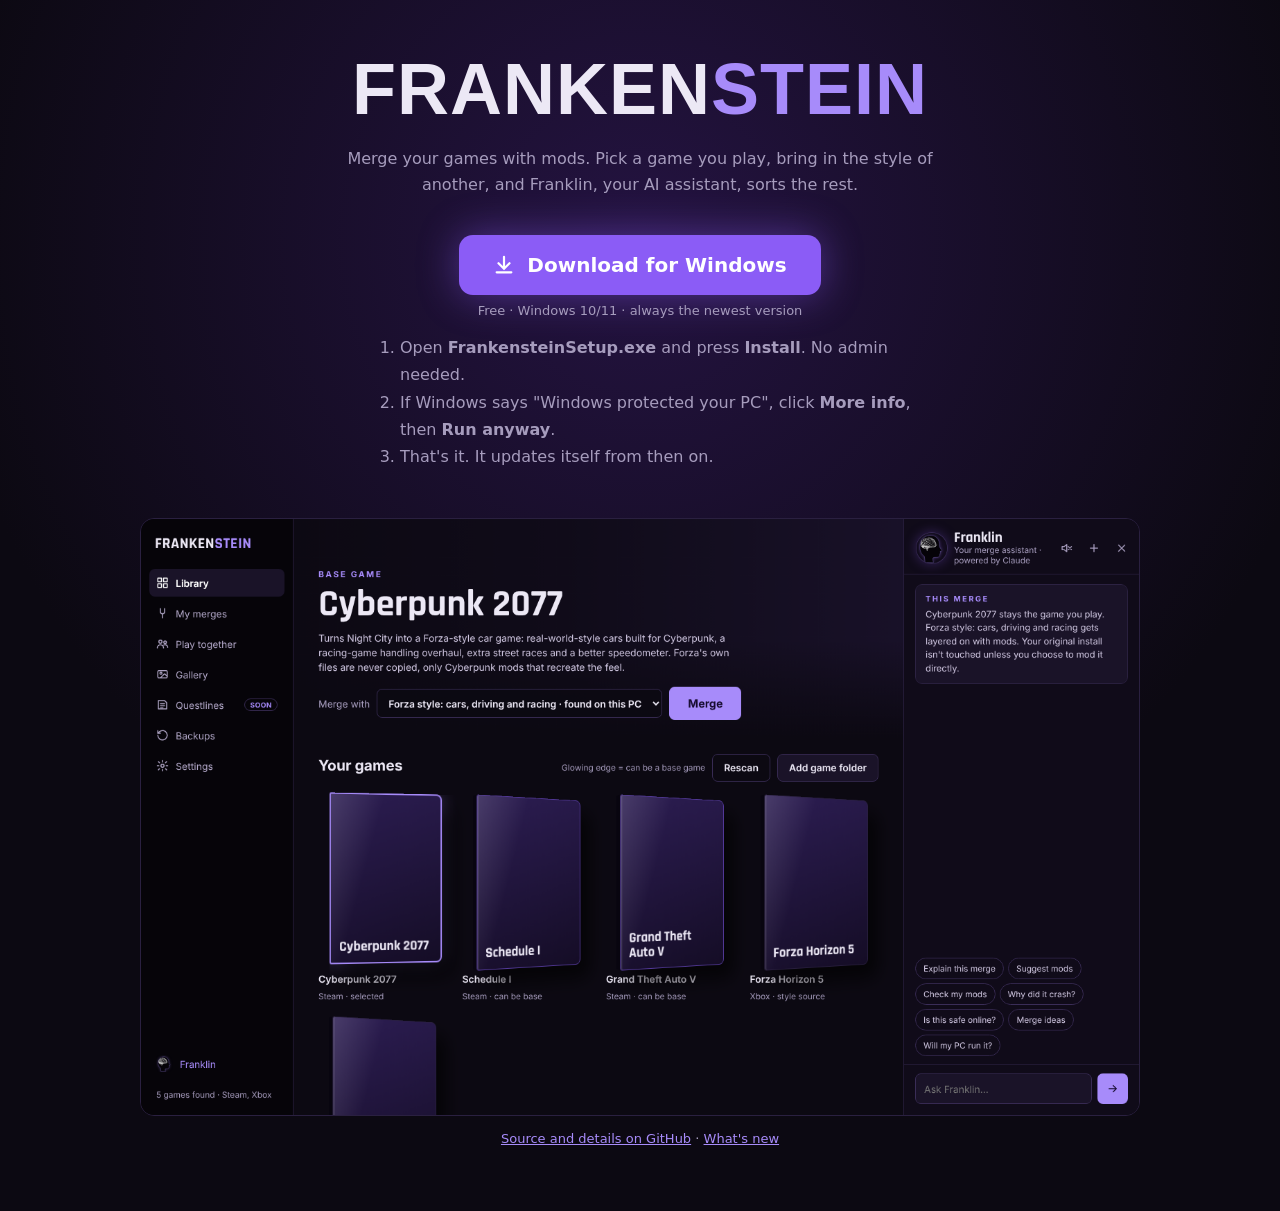
==== docs/index.html @ e86b5c8c "Accounts, questlines, push-to-talk, controller, achievements and Discord status (3.10.0) Local accou" ====
<!doctype html>
<html lang="en">
<head>
<meta charset="utf-8">
<meta name="viewport" content="width=device-width, initial-scale=1">
<title>Frankenstein</title>
<meta name="description" content="Frankenstein: a Windows game launcher that merges games with mods, with Franklin, a built-in AI assistant.">
<style>
  :root { --bg: #0c0912; --panel: #120d1c; --line: #2a2040; --text: #ece8f5; --muted: #a69cbd; --accent: #a78bfa; --accent-strong: #8b5cf6; }
  * { box-sizing: border-box; }
  body { margin: 0; min-height: 100vh; background: radial-gradient(circle at 50% 20%, #241341 0%, var(--bg) 60%); color: var(--text);
    font-family: Inter, "Segoe UI", system-ui, sans-serif; display: flex; flex-direction: column; align-items: center; padding: 48px 16px; }
  h1 { font-family: Rajdhani, "Segoe UI", sans-serif; font-size: clamp(40px, 9vw, 72px); letter-spacing: 1px; margin: 0; }
  h1 span { color: var(--accent); }
  p { color: var(--muted); max-width: 620px; text-align: center; line-height: 1.6; }
  .btn { display: inline-flex; align-items: center; gap: 12px; margin: 22px 0 8px; padding: 18px 34px; border-radius: 14px; background: var(--accent-strong);
    color: #fff; font-size: 20px; font-weight: 700; text-decoration: none; box-shadow: 0 0 40px rgba(139,92,246,.45); }
  .btn:hover { background: #7c4ddb; }
  .btn:focus-visible { outline: 3px solid var(--text); outline-offset: 3px; }
  .small { font-size: 13px; }
  img.shot { width: min(1000px, 100%); margin-top: 32px; border-radius: 14px; border: 1px solid var(--line); }
  ol { color: var(--muted); max-width: 560px; line-height: 1.7; }
  a { color: var(--accent); }
</style>
</head>
<body>
  <h1>FRANKEN<span>STEIN</span></h1>
  <p>Merge your games with mods. Pick a game you play, bring in the style of another, and Franklin, your AI assistant, sorts the rest.</p>
  <a class="btn" href="https://github.com/LKZ007/game-merger/releases/latest/download/FrankensteinSetup.exe">
    <svg width="22" height="22" viewBox="0 0 24 24" fill="none" stroke="currentColor" stroke-width="2.4" stroke-linecap="round" aria-hidden="true"><path d="M12 3v12M6 10l6 6 6-6M4 20h16"/></svg>
    Download for Windows</a>
  <div class="small" style="color:var(--muted)">Free · Windows 10/11 · always the newest version</div>
  <ol>
    <li>Open <strong>FrankensteinSetup.exe</strong> and press <strong>Install</strong>. No admin needed.</li>
    <li>If Windows says "Windows protected your PC", click <strong>More info</strong>, then <strong>Run anyway</strong>.</li>
    <li>That's it. It updates itself from then on.</li>
  </ol>
  <img class="shot" src="screenshot.png" alt="Frankenstein's library with games as 3D boxes and Franklin on the right">
  <p class="small"><a href="https://github.com/LKZ007/game-merger">Source and details on GitHub</a> · <a href="https://github.com/LKZ007/game-merger/blob/main/CHANGELOG.md">What's new</a></p>
</body>
</html>
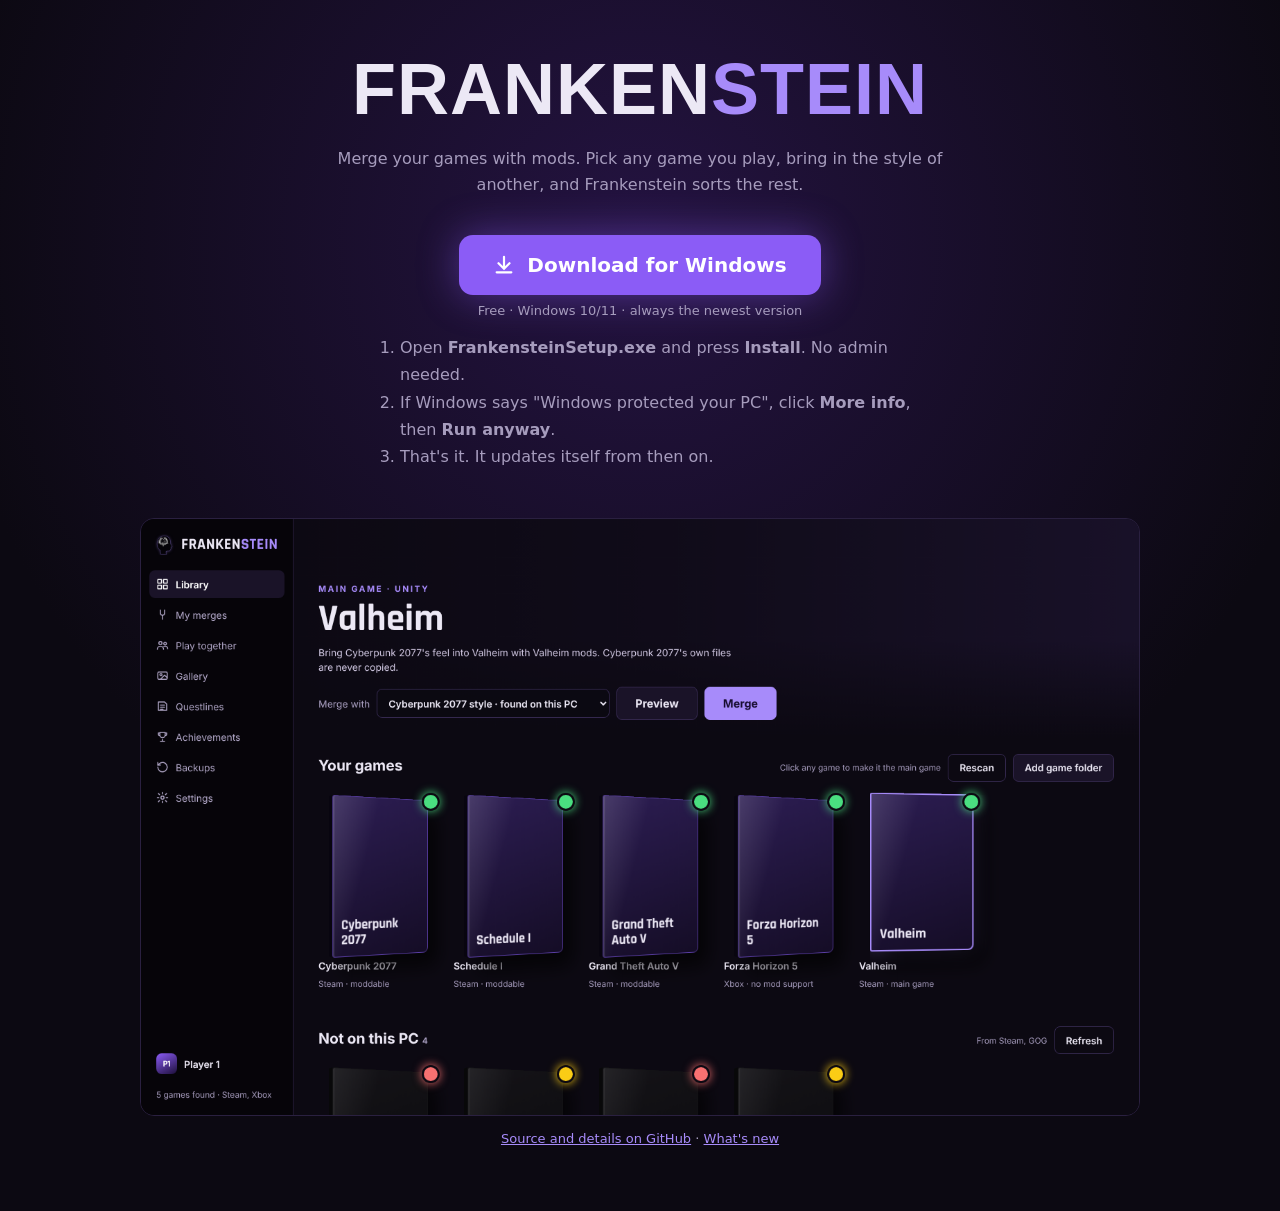
==== commit 8934519a: "Any game as the main game, Franklin's character removed with the AI kept in the background, a colour" ====
--- a/docs/index.html
+++ b/docs/index.html
@@ -4,7 +4,7 @@
 <meta charset="utf-8">
 <meta name="viewport" content="width=device-width, initial-scale=1">
 <title>Frankenstein</title>
-<meta name="description" content="Frankenstein: a Windows game launcher that merges games with mods, with Franklin, a built-in AI assistant.">
+<meta name="description" content="Frankenstein: a Windows game launcher that merges games with mods, that works with any game.">
 <style>
   :root { --bg: #0c0912; --panel: #120d1c; --line: #2a2040; --text: #ece8f5; --muted: #a69cbd; --accent: #a78bfa; --accent-strong: #8b5cf6; }
   * { box-sizing: border-box; }
@@ -25,7 +25,7 @@
 </head>
 <body>
   <h1>FRANKEN<span>STEIN</span></h1>
-  <p>Merge your games with mods. Pick a game you play, bring in the style of another, and Franklin, your AI assistant, sorts the rest.</p>
+  <p>Merge your games with mods. Pick any game you play, bring in the style of another, and Frankenstein sorts the rest.</p>
   <a class="btn" href="https://github.com/LKZ007/game-merger/releases/latest/download/FrankensteinSetup.exe">
     <svg width="22" height="22" viewBox="0 0 24 24" fill="none" stroke="currentColor" stroke-width="2.4" stroke-linecap="round" aria-hidden="true"><path d="M12 3v12M6 10l6 6 6-6M4 20h16"/></svg>
     Download for Windows</a>
@@ -35,7 +35,7 @@
     <li>If Windows says "Windows protected your PC", click <strong>More info</strong>, then <strong>Run anyway</strong>.</li>
     <li>That's it. It updates itself from then on.</li>
   </ol>
-  <img class="shot" src="screenshot.png" alt="Frankenstein's library with games as 3D boxes and Franklin on the right">
+  <img class="shot" src="screenshot.png" alt="Frankenstein's library with games as 3D boxes and a colour on each for how fun the merge would be">
   <p class="small"><a href="https://github.com/LKZ007/game-merger">Source and details on GitHub</a> · <a href="https://github.com/LKZ007/game-merger/blob/main/CHANGELOG.md">What's new</a></p>
 </body>
 </html>
